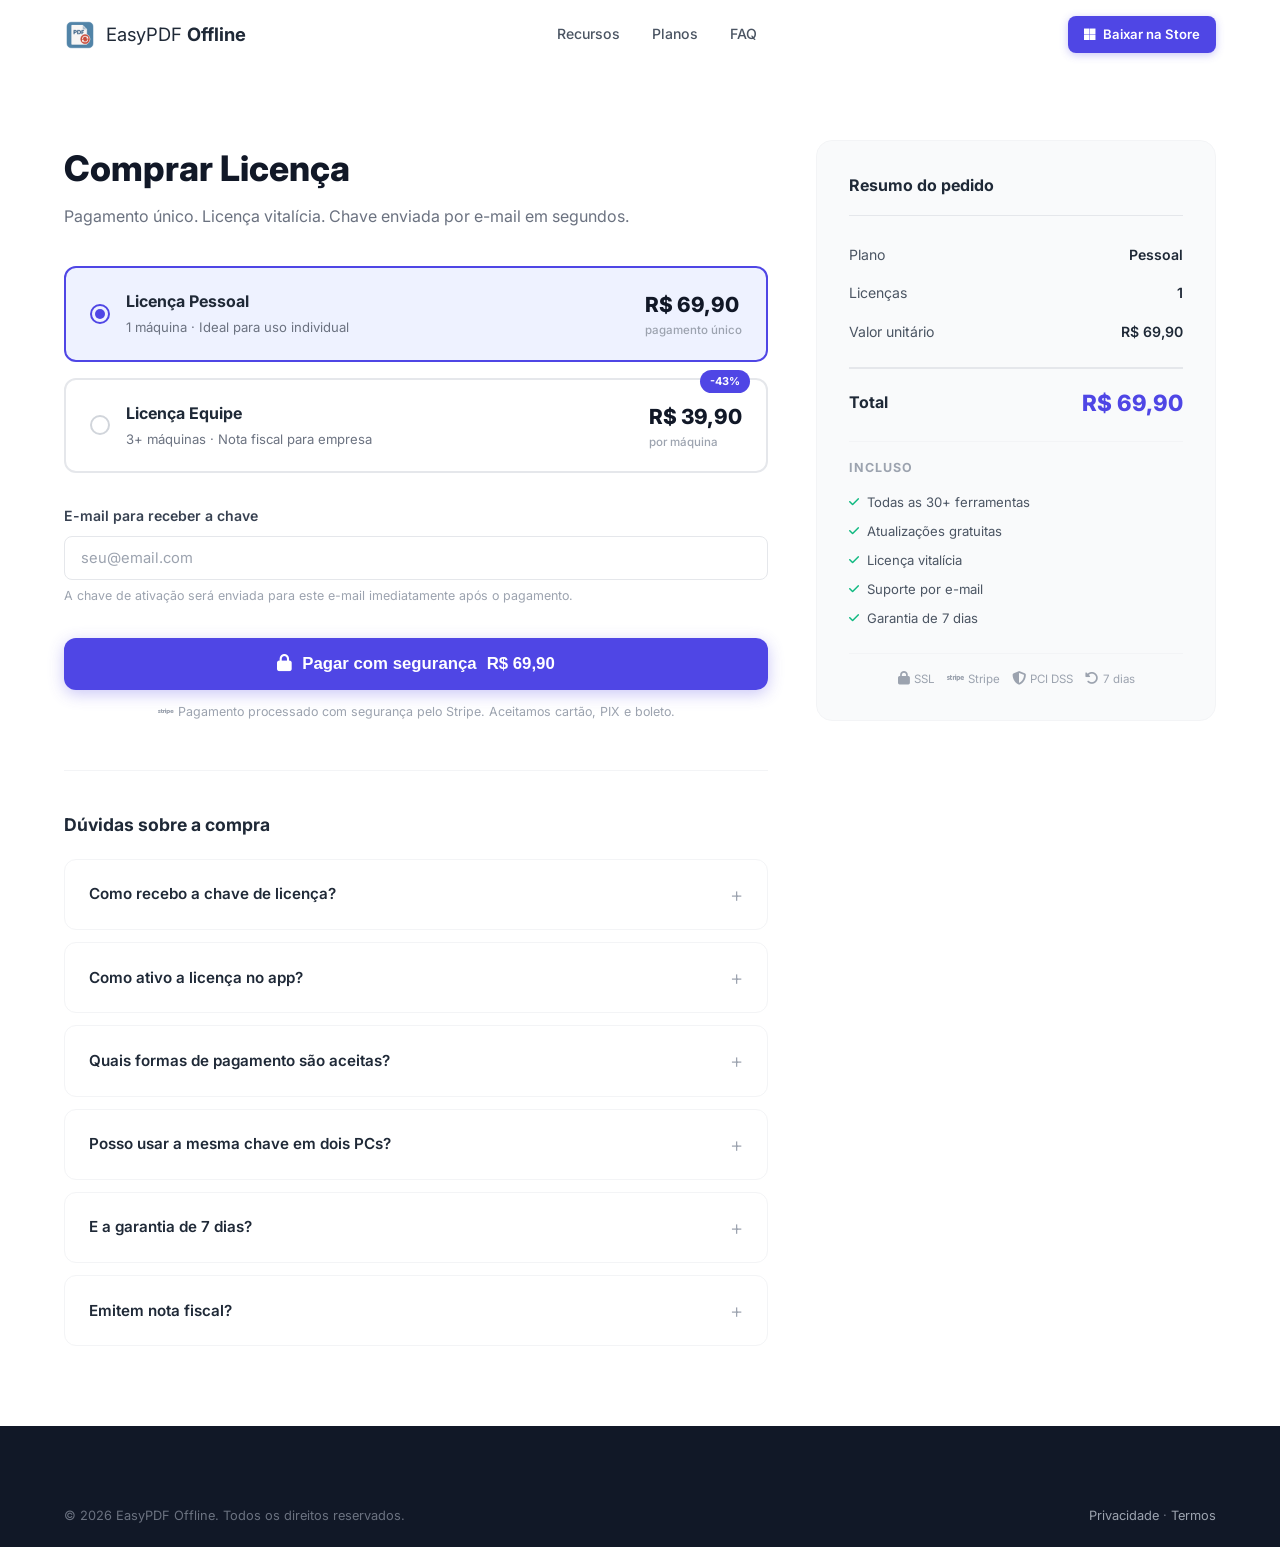
==== buy.html @ 365ee8ca "feat: criar pagina de compra (buy.html) com checkout Stripe - Seletor de plano (Pessoal R,90 / Equip" ====
<!DOCTYPE html>
<html lang="pt-BR">
<head>
    <meta charset="UTF-8">
    <meta name="viewport" content="width=device-width, initial-scale=1.0">
    <title>Comprar Licença - EasyPDF Offline</title>
    <meta name="description" content="Adquira sua licença vitalícia do EasyPDF Offline. Pagamento único, sem assinatura. PIX, cartão e boleto.">
    <link rel="icon" type="image/x-icon" href="favicon.ico">
    <link rel="preconnect" href="https://fonts.googleapis.com">
    <link rel="preconnect" href="https://fonts.gstatic.com" crossorigin>
    <link href="https://fonts.googleapis.com/css2?family=Inter:wght@300;400;500;600;700;800&display=swap" rel="stylesheet">
    <link rel="stylesheet" href="https://cdnjs.cloudflare.com/ajax/libs/font-awesome/6.5.0/css/all.min.css">
    <link rel="stylesheet" href="styles.css">
    <style>
        .buy-page { padding: 140px 0 80px; }
        .buy-layout {
            display: grid;
            grid-template-columns: 1fr 400px;
            gap: 48px;
            align-items: start;
        }
        .buy-main h1 {
            font-size: 2.2rem;
            font-weight: 800;
            color: var(--gray-900);
            margin-bottom: 8px;
        }
        .buy-main > p {
            font-size: 1rem;
            color: var(--gray-500);
            margin-bottom: 36px;
        }

        /* Plan Selector */
        .plan-selector {
            display: flex;
            flex-direction: column;
            gap: 16px;
            margin-bottom: 32px;
        }
        .plan-option {
            display: flex;
            align-items: center;
            gap: 16px;
            padding: 20px 24px;
            border-radius: var(--radius-md);
            border: 2px solid var(--gray-200);
            cursor: pointer;
            transition: all 0.2s ease;
            position: relative;
        }
        .plan-option:hover {
            border-color: var(--primary-light);
        }
        .plan-option.selected {
            border-color: var(--primary);
            background: var(--primary-bg);
        }
        .plan-option input[type="radio"] {
            display: none;
        }
        .plan-radio {
            width: 20px;
            height: 20px;
            border-radius: 50%;
            border: 2px solid var(--gray-300);
            display: flex;
            align-items: center;
            justify-content: center;
            flex-shrink: 0;
            transition: all 0.2s ease;
        }
        .plan-option.selected .plan-radio {
            border-color: var(--primary);
        }
        .plan-radio::after {
            content: '';
            width: 10px;
            height: 10px;
            border-radius: 50%;
            background: var(--primary);
            transform: scale(0);
            transition: transform 0.2s ease;
        }
        .plan-option.selected .plan-radio::after {
            transform: scale(1);
        }
        .plan-info { flex: 1; }
        .plan-info h4 {
            font-size: 1rem;
            font-weight: 700;
            color: var(--gray-800);
            margin-bottom: 2px;
        }
        .plan-info p {
            font-size: 0.82rem;
            color: var(--gray-500);
        }
        .plan-price {
            font-size: 1.3rem;
            font-weight: 800;
            color: var(--gray-900);
            white-space: nowrap;
        }
        .plan-price small {
            font-size: 0.72rem;
            font-weight: 500;
            color: var(--gray-400);
            display: block;
        }
        .plan-badge {
            position: absolute;
            top: -10px;
            right: 16px;
            font-size: 0.68rem;
            font-weight: 700;
            background: var(--primary);
            color: #fff;
            padding: 3px 10px;
            border-radius: 100px;
            text-transform: uppercase;
        }

        /* Quantity selector */
        .quantity-section {
            margin-bottom: 32px;
            display: none;
        }
        .quantity-section.visible { display: block; }
        .quantity-section label {
            display: block;
            font-size: 0.88rem;
            font-weight: 600;
            color: var(--gray-700);
            margin-bottom: 8px;
        }
        .quantity-control {
            display: flex;
            align-items: center;
            gap: 12px;
        }
        .qty-btn {
            width: 36px;
            height: 36px;
            border-radius: var(--radius-sm);
            border: 1px solid var(--gray-200);
            background: #fff;
            font-size: 1.1rem;
            font-weight: 600;
            cursor: pointer;
            display: flex;
            align-items: center;
            justify-content: center;
            transition: all 0.15s ease;
            color: var(--gray-600);
        }
        .qty-btn:hover { border-color: var(--primary); color: var(--primary); }
        .qty-value {
            font-size: 1.1rem;
            font-weight: 700;
            color: var(--gray-900);
            min-width: 32px;
            text-align: center;
        }
        .qty-note {
            font-size: 0.78rem;
            color: var(--gray-400);
            margin-top: 8px;
        }

        /* Email */
        .email-section { margin-bottom: 32px; }
        .email-section label {
            display: block;
            font-size: 0.88rem;
            font-weight: 600;
            color: var(--gray-700);
            margin-bottom: 8px;
        }
        .email-input {
            width: 100%;
            padding: 12px 16px;
            border-radius: var(--radius-sm);
            border: 1.5px solid var(--gray-200);
            font-family: var(--font);
            font-size: 0.92rem;
            color: var(--gray-800);
            transition: border-color 0.2s ease;
            outline: none;
        }
        .email-input:focus { border-color: var(--primary); }
        .email-input::placeholder { color: var(--gray-400); }
        .email-note {
            font-size: 0.78rem;
            color: var(--gray-400);
            margin-top: 6px;
        }

        /* Checkout button */
        .checkout-btn {
            width: 100%;
            padding: 16px 24px;
            font-size: 1.05rem;
            font-weight: 700;
            border-radius: var(--radius-md);
            background: var(--primary);
            color: #fff;
            border: none;
            cursor: pointer;
            display: flex;
            align-items: center;
            justify-content: center;
            gap: 10px;
            transition: all 0.2s ease;
            box-shadow: 0 4px 16px rgba(79,70,229,0.3);
        }
        .checkout-btn:hover {
            background: var(--primary-dark);
            transform: translateY(-2px);
            box-shadow: 0 6px 24px rgba(79,70,229,0.4);
        }

        /* Order Summary Sidebar */
        .order-summary {
            position: sticky;
            top: 100px;
            background: var(--gray-50);
            border-radius: var(--radius-lg);
            border: 1px solid var(--gray-100);
            padding: 32px;
        }
        .order-summary h3 {
            font-size: 1rem;
            font-weight: 700;
            color: var(--gray-800);
            margin-bottom: 20px;
            padding-bottom: 16px;
            border-bottom: 1px solid var(--gray-200);
        }
        .summary-row {
            display: flex;
            justify-content: space-between;
            align-items: center;
            padding: 8px 0;
            font-size: 0.88rem;
        }
        .summary-row span:first-child { color: var(--gray-600); }
        .summary-row span:last-child { color: var(--gray-800); font-weight: 600; }
        .summary-total {
            display: flex;
            justify-content: space-between;
            align-items: center;
            padding-top: 16px;
            margin-top: 16px;
            border-top: 2px solid var(--gray-200);
        }
        .summary-total span:first-child {
            font-size: 1rem;
            font-weight: 700;
            color: var(--gray-800);
        }
        .summary-total span:last-child {
            font-size: 1.4rem;
            font-weight: 800;
            color: var(--primary);
        }
        .summary-includes {
            margin-top: 20px;
            padding-top: 16px;
            border-top: 1px solid var(--gray-100);
        }
        .summary-includes h4 {
            font-size: 0.78rem;
            font-weight: 700;
            text-transform: uppercase;
            letter-spacing: 1px;
            color: var(--gray-400);
            margin-bottom: 10px;
        }
        .summary-includes li {
            display: flex;
            align-items: center;
            gap: 8px;
            font-size: 0.82rem;
            color: var(--gray-600);
            padding: 4px 0;
            list-style: none;
        }
        .summary-includes li i { color: var(--success); font-size: 0.72rem; }

        .trust-badges {
            display: flex;
            gap: 12px;
            justify-content: center;
            margin-top: 20px;
            padding-top: 16px;
            border-top: 1px solid var(--gray-100);
        }
        .trust-badge {
            display: flex;
            align-items: center;
            gap: 4px;
            font-size: 0.72rem;
            color: var(--gray-400);
        }
        .trust-badge i { font-size: 0.85rem; }

        /* Buy FAQ */
        .buy-faq {
            margin-top: 48px;
            padding-top: 40px;
            border-top: 1px solid var(--gray-100);
        }
        .buy-faq h3 {
            font-size: 1.1rem;
            font-weight: 700;
            color: var(--gray-800);
            margin-bottom: 20px;
        }

        /* Responsive */
        @media (max-width: 768px) {
            .buy-layout {
                grid-template-columns: 1fr;
                gap: 32px;
            }
            .order-summary {
                position: static;
                order: -1;
            }
            .buy-main h1 { font-size: 1.8rem; }
        }
    </style>
</head>
<body>
    <header class="navbar scrolled">
        <div class="container nav-content">
            <a href="index.html" class="logo">
                <img src="icon-192.png" alt="EasyPDF Offline" class="logo-img">
                <span>EasyPDF <strong>Offline</strong></span>
            </a>
            <nav class="nav-links">
                <a href="index.html#features">Recursos</a>
                <a href="index.html#pricing">Planos</a>
                <a href="index.html#faq">FAQ</a>
            </nav>
            <div class="nav-actions">
                <a href="https://apps.microsoft.com/store/detail/easypdf-offline" target="_blank" class="btn btn-primary btn-sm">
                    <i class="fa-brands fa-microsoft"></i> Baixar na Store
                </a>
            </div>
        </div>
    </header>

    <section class="buy-page">
        <div class="container">
            <div class="buy-layout">
                <!-- Main Content -->
                <div class="buy-main">
                    <h1>Comprar Licença</h1>
                    <p>Pagamento único. Licença vitalícia. Chave enviada por e-mail em segundos.</p>

                    <!-- Plan Selection -->
                    <div class="plan-selector">
                        <label class="plan-option selected" id="planPersonal" onclick="selectPlan('personal')">
                            <input type="radio" name="plan" value="personal" checked>
                            <div class="plan-radio"></div>
                            <div class="plan-info">
                                <h4>Licença Pessoal</h4>
                                <p>1 máquina &middot; Ideal para uso individual</p>
                            </div>
                            <div class="plan-price">
                                R$ 69,90
                                <small>pagamento único</small>
                            </div>
                        </label>

                        <label class="plan-option" id="planTeam" onclick="selectPlan('team')">
                            <input type="radio" name="plan" value="team">
                            <div class="plan-radio"></div>
                            <div class="plan-info">
                                <h4>Licença Equipe</h4>
                                <p>3+ máquinas &middot; Nota fiscal para empresa</p>
                            </div>
                            <div class="plan-price">
                                R$ 39,90
                                <small>por máquina</small>
                            </div>
                            <div class="plan-badge">-43%</div>
                        </label>
                    </div>

                    <!-- Quantity (team only) -->
                    <div class="quantity-section" id="quantitySection">
                        <label>Quantidade de licenças</label>
                        <div class="quantity-control">
                            <button class="qty-btn" onclick="changeQty(-1)">-</button>
                            <span class="qty-value" id="qtyValue">3</span>
                            <button class="qty-btn" onclick="changeQty(1)">+</button>
                        </div>
                        <p class="qty-note">Mínimo de 3 licenças. Cada licença ativa uma máquina.</p>
                    </div>

                    <!-- Email -->
                    <div class="email-section">
                        <label for="email">E-mail para receber a chave</label>
                        <input type="email" id="email" class="email-input" placeholder="seu@email.com" required>
                        <p class="email-note">A chave de ativação será enviada para este e-mail imediatamente após o pagamento.</p>
                    </div>

                    <!-- Checkout Button -->
                    <button class="checkout-btn" id="checkoutBtn" onclick="goToCheckout()">
                        <i class="fa-solid fa-lock"></i>
                        <span>Pagar com segurança</span>
                        <span id="checkoutPrice">R$ 69,90</span>
                    </button>
                    <p style="text-align: center; font-size: 0.78rem; color: var(--gray-400); margin-top: 12px;">
                        <i class="fa-brands fa-stripe"></i> Pagamento processado com segurança pelo Stripe. Aceitamos cartão, PIX e boleto.
                    </p>

                    <!-- Buy FAQ -->
                    <div class="buy-faq">
                        <h3>Dúvidas sobre a compra</h3>
                        <div class="faq-grid">
                            <details class="faq-item">
                                <summary>Como recebo a chave de licença?</summary>
                                <p>Imediatamente após a confirmação do pagamento, você receberá um e-mail com sua chave de ativação no formato XXXX-XXXX-XXXX-XXXX. Para PIX/boleto, a entrega ocorre assim que o pagamento for compensado.</p>
                            </details>
                            <details class="faq-item">
                                <summary>Como ativo a licença no app?</summary>
                                <p>Abra o EasyPDF Offline (disponível na Microsoft Store), cole sua chave na tela de ativação, informe seu e-mail e clique em "Ativar". O processo leva menos de 5 segundos e requer internet apenas nesse momento.</p>
                            </details>
                            <details class="faq-item">
                                <summary>Quais formas de pagamento são aceitas?</summary>
                                <p>Cartão de crédito (Visa, Mastercard, Amex, Elo), PIX (aprovação instantânea) e boleto bancário (compensação em 1-2 dias úteis). Todos processados pelo Stripe com certificação PCI DSS.</p>
                            </details>
                            <details class="faq-item">
                                <summary>Posso usar a mesma chave em dois PCs?</summary>
                                <p>Não. Cada chave de licença ativa uma máquina. Se precisar de mais, escolha o plano Equipe (R$ 39,90/máquina) ou compre licenças individuais adicionais.</p>
                            </details>
                            <details class="faq-item">
                                <summary>E a garantia de 7 dias?</summary>
                                <p>Se não estiver satisfeito, envie um e-mail para suporte@easypdfoffline.com dentro de 7 dias e devolvemos 100% do valor. Sem perguntas, sem burocracia.</p>
                            </details>
                            <details class="faq-item">
                                <summary>Emitem nota fiscal?</summary>
                                <p>Sim. Para compras no plano Equipe, emitimos nota fiscal eletrônica (NF-e). Para licenças individuais, emitimos recibo. Solicite via e-mail após a compra.</p>
                            </details>
                        </div>
                    </div>
                </div>

                <!-- Order Summary Sidebar -->
                <div class="order-summary">
                    <h3>Resumo do pedido</h3>
                    <div class="summary-row">
                        <span>Plano</span>
                        <span id="summaryPlan">Pessoal</span>
                    </div>
                    <div class="summary-row">
                        <span>Licenças</span>
                        <span id="summaryQty">1</span>
                    </div>
                    <div class="summary-row">
                        <span>Valor unitário</span>
                        <span id="summaryUnit">R$ 69,90</span>
                    </div>
                    <div class="summary-total">
                        <span>Total</span>
                        <span id="summaryTotal">R$ 69,90</span>
                    </div>

                    <div class="summary-includes">
                        <h4>Incluso</h4>
                        <ul>
                            <li><i class="fa-solid fa-check"></i> Todas as 30+ ferramentas</li>
                            <li><i class="fa-solid fa-check"></i> Atualizações gratuitas</li>
                            <li><i class="fa-solid fa-check"></i> Licença vitalícia</li>
                            <li><i class="fa-solid fa-check"></i> Suporte por e-mail</li>
                            <li><i class="fa-solid fa-check"></i> Garantia de 7 dias</li>
                        </ul>
                    </div>

                    <div class="trust-badges">
                        <div class="trust-badge"><i class="fa-solid fa-lock"></i> SSL</div>
                        <div class="trust-badge"><i class="fa-brands fa-stripe"></i> Stripe</div>
                        <div class="trust-badge"><i class="fa-solid fa-shield-halved"></i> PCI DSS</div>
                        <div class="trust-badge"><i class="fa-solid fa-rotate-left"></i> 7 dias</div>
                    </div>
                </div>
            </div>
        </div>
    </section>

    <footer class="footer">
        <div class="footer-bottom">
            <div class="container">
                <p>&copy; 2026 EasyPDF Offline. Todos os direitos reservados.</p>
                <p><a href="privacy.html" style="color: var(--gray-400);">Privacidade</a> &middot; <a href="terms.html" style="color: var(--gray-400);">Termos</a></p>
            </div>
        </div>
    </footer>

    <script>
        let currentPlan = 'personal';
        let quantity = 3;

        const PRICES = {
            personal: 69.90,
            team: 39.90
        };

        // TODO: Substitua pelos seus Stripe Payment Links reais
        const STRIPE_LINKS = {
            personal: 'https://buy.stripe.com/SEU_LINK_PESSOAL',
            team_3: 'https://buy.stripe.com/SEU_LINK_EQUIPE_3',
            team_5: 'https://buy.stripe.com/SEU_LINK_EQUIPE_5',
            team_10: 'https://buy.stripe.com/SEU_LINK_EQUIPE_10'
        };

        function selectPlan(plan) {
            currentPlan = plan;

            // Update UI
            document.getElementById('planPersonal').classList.toggle('selected', plan === 'personal');
            document.getElementById('planTeam').classList.toggle('selected', plan === 'team');
            document.getElementById('quantitySection').classList.toggle('visible', plan === 'team');

            updateSummary();
        }

        function changeQty(delta) {
            quantity = Math.max(3, Math.min(50, quantity + delta));
            document.getElementById('qtyValue').textContent = quantity;
            updateSummary();
        }

        function updateSummary() {
            const qty = currentPlan === 'personal' ? 1 : quantity;
            const unitPrice = PRICES[currentPlan];
            const total = unitPrice * qty;

            document.getElementById('summaryPlan').textContent = currentPlan === 'personal' ? 'Pessoal' : 'Equipe';
            document.getElementById('summaryQty').textContent = qty;
            document.getElementById('summaryUnit').textContent = formatBRL(unitPrice);
            document.getElementById('summaryTotal').textContent = formatBRL(total);
            document.getElementById('checkoutPrice').textContent = formatBRL(total);
        }

        function formatBRL(value) {
            return 'R$ ' + value.toFixed(2).replace('.', ',');
        }

        function goToCheckout() {
            const email = document.getElementById('email').value.trim();

            if (!email || !email.includes('@')) {
                document.getElementById('email').style.borderColor = '#ef4444';
                document.getElementById('email').focus();
                return;
            }

            // Determina o link do Stripe baseado no plano e quantidade
            let stripeLink;
            if (currentPlan === 'personal') {
                stripeLink = STRIPE_LINKS.personal;
            } else {
                // Mapeia para o link mais próximo ou usa query param
                if (quantity <= 3) stripeLink = STRIPE_LINKS.team_3;
                else if (quantity <= 5) stripeLink = STRIPE_LINKS.team_5;
                else stripeLink = STRIPE_LINKS.team_10;
            }

            // Adiciona email como prefill do Stripe Checkout
            const separator = stripeLink.includes('?') ? '&' : '?';
            const checkoutUrl = `${stripeLink}${separator}prefilled_email=${encodeURIComponent(email)}`;

            window.location.href = checkoutUrl;
        }

        // Reset border on input focus
        document.getElementById('email').addEventListener('focus', function() {
            this.style.borderColor = '';
        });

        // Check URL params for plan preselection
        const params = new URLSearchParams(window.location.search);
        if (params.get('plan') === 'team') {
            selectPlan('team');
        }

        // Navbar scroll
        window.addEventListener('scroll', () => {
            document.querySelector('.navbar').classList.toggle('scrolled', window.scrollY > 50);
        });
    </script>
</body>
</html>
---- styles.css ----
/* ===== RESET & VARIABLES ===== */
*, *::before, *::after {
    margin: 0;
    padding: 0;
    box-sizing: border-box;
}

:root {
    --primary: #4f46e5;
    --primary-dark: #3730a3;
    --primary-light: #818cf8;
    --primary-bg: #eef2ff;
    --accent: #06b6d4;
    --success: #10b981;
    --warning: #f59e0b;
    --danger: #ef4444;
    --gray-50: #f9fafb;
    --gray-100: #f3f4f6;
    --gray-200: #e5e7eb;
    --gray-300: #d1d5db;
    --gray-400: #9ca3af;
    --gray-500: #6b7280;
    --gray-600: #4b5563;
    --gray-700: #374151;
    --gray-800: #1f2937;
    --gray-900: #111827;
    --radius-sm: 8px;
    --radius-md: 12px;
    --radius-lg: 16px;
    --radius-xl: 24px;
    --shadow-sm: 0 1px 3px rgba(0,0,0,0.08);
    --shadow-md: 0 4px 12px rgba(0,0,0,0.1);
    --shadow-lg: 0 12px 40px rgba(0,0,0,0.12);
    --shadow-xl: 0 20px 60px rgba(0,0,0,0.15);
    --font: 'Inter', -apple-system, BlinkMacSystemFont, sans-serif;
    --transition: 0.2s ease;
}

html {
    scroll-behavior: smooth;
    scroll-padding-top: 80px;
}

body {
    font-family: var(--font);
    color: var(--gray-800);
    line-height: 1.6;
    background: #fff;
    overflow-x: hidden;
}

.container {
    max-width: 1200px;
    margin: 0 auto;
    padding: 0 24px;
}

img { max-width: 100%; height: auto; }
a { text-decoration: none; color: inherit; }

/* ===== BUTTONS ===== */
.btn {
    display: inline-flex;
    align-items: center;
    gap: 8px;
    font-family: var(--font);
    font-weight: 600;
    font-size: 0.9rem;
    padding: 10px 20px;
    border-radius: var(--radius-sm);
    border: none;
    cursor: pointer;
    transition: all var(--transition);
    white-space: nowrap;
}

.btn-primary {
    background: var(--primary);
    color: #fff;
    box-shadow: 0 2px 8px rgba(79,70,229,0.3);
}
.btn-primary:hover {
    background: var(--primary-dark);
    box-shadow: 0 4px 16px rgba(79,70,229,0.4);
    transform: translateY(-1px);
}

.btn-ghost {
    background: transparent;
    color: var(--gray-700);
    border: 1.5px solid var(--gray-200);
}
.btn-ghost:hover {
    border-color: var(--primary);
    color: var(--primary);
    background: var(--primary-bg);
}

.btn-large {
    padding: 14px 28px;
    font-size: 1rem;
    border-radius: var(--radius-md);
}

.btn-sm {
    padding: 8px 16px;
    font-size: 0.82rem;
}

.btn-block {
    display: flex;
    justify-content: center;
    width: 100%;
    padding: 14px 24px;
    font-size: 1rem;
}

/* ===== NAVBAR ===== */
.navbar {
    position: fixed;
    top: 0;
    left: 0;
    right: 0;
    z-index: 1000;
    padding: 16px 0;
    transition: all 0.3s ease;
    background: rgba(255,255,255,0.8);
    backdrop-filter: blur(12px);
    -webkit-backdrop-filter: blur(12px);
}

.navbar.scrolled {
    padding: 10px 0;
    box-shadow: var(--shadow-sm);
    background: rgba(255,255,255,0.95);
}

.nav-content {
    display: flex;
    align-items: center;
    justify-content: space-between;
}

.logo {
    display: flex;
    align-items: center;
    gap: 10px;
    font-size: 1.15rem;
    color: var(--gray-800);
}
.logo-img {
    width: 32px;
    height: 32px;
    border-radius: 8px;
}

.nav-links {
    display: flex;
    align-items: center;
    gap: 32px;
}
.nav-links a {
    font-size: 0.88rem;
    font-weight: 500;
    color: var(--gray-600);
    transition: color var(--transition);
}
.nav-links a:hover {
    color: var(--primary);
}

.nav-actions {
    display: flex;
    align-items: center;
    gap: 12px;
}

.mobile-toggle {
    display: none;
    background: none;
    border: none;
    font-size: 1.3rem;
    color: var(--gray-700);
    cursor: pointer;
}

/* ===== HERO ===== */
.hero {
    padding: 140px 0 80px;
    background: linear-gradient(135deg, #f8faff 0%, #eef2ff 50%, #f0f9ff 100%);
    position: relative;
    overflow: hidden;
}
.hero::before {
    content: '';
    position: absolute;
    top: -50%;
    right: -20%;
    width: 600px;
    height: 600px;
    background: radial-gradient(circle, rgba(79,70,229,0.06) 0%, transparent 70%);
    border-radius: 50%;
}

.hero-content {
    display: grid;
    grid-template-columns: 1fr 1fr;
    gap: 60px;
    align-items: center;
}

.hero-text .badge {
    display: inline-flex;
    align-items: center;
    gap: 8px;
    background: rgba(79,70,229,0.08);
    color: var(--primary);
    font-size: 0.82rem;
    font-weight: 600;
    padding: 6px 14px;
    border-radius: 100px;
    margin-bottom: 20px;
}

.hero-text h1 {
    font-size: 3.2rem;
    font-weight: 800;
    line-height: 1.15;
    color: var(--gray-900);
    margin-bottom: 20px;
}

.gradient-text {
    background: linear-gradient(135deg, var(--primary) 0%, var(--accent) 100%);
    -webkit-background-clip: text;
    -webkit-text-fill-color: transparent;
    background-clip: text;
}

.hero-subtitle {
    font-size: 1.1rem;
    color: var(--gray-600);
    line-height: 1.7;
    margin-bottom: 32px;
    max-width: 520px;
}

.hero-buttons {
    display: flex;
    gap: 12px;
    flex-wrap: wrap;
    margin-bottom: 32px;
}

.hero-trust {
    display: flex;
    gap: 24px;
    flex-wrap: wrap;
}
.trust-item {
    display: flex;
    align-items: center;
    gap: 6px;
    font-size: 0.82rem;
    font-weight: 500;
    color: var(--gray-500);
}
.trust-item i {
    color: var(--primary-light);
}

/* Hero Mockup */
.hero-visual {
    position: relative;
}

.app-mockup {
    background: var(--gray-900);
    border-radius: var(--radius-lg);
    overflow: hidden;
    box-shadow: var(--shadow-xl);
    border: 1px solid var(--gray-700);
}

.mockup-titlebar {
    display: flex;
    align-items: center;
    gap: 8px;
    padding: 12px 16px;
    background: var(--gray-800);
    border-bottom: 1px solid var(--gray-700);
}
.titlebar-dots {
    display: flex;
    gap: 6px;
}
.titlebar-dots span {
    width: 10px;
    height: 10px;
    border-radius: 50%;
    background: var(--gray-600);
}
.titlebar-dots span:first-child { background: #ef4444; }
.titlebar-dots span:nth-child(2) { background: #f59e0b; }
.titlebar-dots span:last-child { background: #10b981; }
.titlebar-text {
    font-size: 0.75rem;
    color: var(--gray-400);
    margin-left: 12px;
}

.mockup-content {
    display: flex;
    min-height: 240px;
}

.mockup-sidebar {
    display: flex;
    flex-direction: column;
    gap: 4px;
    padding: 12px 8px;
    background: rgba(255,255,255,0.03);
    border-right: 1px solid var(--gray-700);
}
.sidebar-item {
    width: 36px;
    height: 36px;
    display: flex;
    align-items: center;
    justify-content: center;
    border-radius: var(--radius-sm);
    color: var(--gray-400);
    font-size: 0.85rem;
}
.sidebar-item.active {
    background: var(--primary);
    color: #fff;
}

.mockup-main {
    flex: 1;
    padding: 24px;
    display: flex;
    flex-direction: column;
    justify-content: center;
    gap: 16px;
}

.mockup-card {
    display: flex;
    align-items: center;
    gap: 10px;
    padding: 12px 16px;
    background: rgba(255,255,255,0.05);
    border-radius: var(--radius-sm);
    border: 1px solid var(--gray-700);
}
.mockup-card i {
    color: #ef4444;
    font-size: 1.2rem;
}
.mockup-card span {
    color: var(--gray-300);
    font-size: 0.85rem;
}
.mockup-size {
    margin-left: auto;
    color: var(--gray-500) !important;
    font-size: 0.75rem !important;
}

.mockup-progress {
    height: 6px;
    background: var(--gray-700);
    border-radius: 100px;
    overflow: hidden;
}
.mockup-progress-bar {
    height: 100%;
    width: 87%;
    background: linear-gradient(90deg, var(--primary), var(--accent));
    border-radius: 100px;
    animation: progress 2s ease-in-out infinite;
}
@keyframes progress {
    0%, 100% { width: 87%; }
    50% { width: 92%; }
}

.mockup-result {
    display: flex;
    align-items: center;
    gap: 8px;
    color: var(--success);
    font-size: 0.88rem;
    font-weight: 600;
}

/* Floating badges */
.float-badge {
    position: absolute;
    padding: 8px 14px;
    background: #fff;
    border-radius: var(--radius-sm);
    box-shadow: var(--shadow-lg);
    font-size: 0.78rem;
    font-weight: 600;
    display: flex;
    align-items: center;
    gap: 6px;
    animation: float 3s ease-in-out infinite;
}
.badge-1 {
    top: 20px;
    right: -10px;
    color: var(--success);
}
.badge-2 {
    bottom: 30px;
    left: -10px;
    color: var(--primary);
    animation-delay: 1.5s;
}
@keyframes float {
    0%, 100% { transform: translateY(0); }
    50% { transform: translateY(-8px); }
}

/* ===== SECTION HEADERS ===== */
.section-header {
    text-align: center;
    margin-bottom: 56px;
}
.section-badge {
    display: inline-block;
    font-size: 0.78rem;
    font-weight: 700;
    text-transform: uppercase;
    letter-spacing: 1.5px;
    color: var(--primary);
    background: var(--primary-bg);
    padding: 6px 14px;
    border-radius: 100px;
    margin-bottom: 16px;
}
.section-header h2 {
    font-size: 2.4rem;
    font-weight: 800;
    color: var(--gray-900);
    line-height: 1.2;
    margin-bottom: 12px;
}
.section-header p {
    font-size: 1.05rem;
    color: var(--gray-500);
    max-width: 560px;
    margin: 0 auto;
}

/* ===== FEATURES ===== */
.features {
    padding: 100px 0;
    background: #fff;
}

.features-grid {
    display: grid;
    grid-template-columns: repeat(4, 1fr);
    gap: 24px;
}

.feature-card {
    padding: 28px 24px;
    border-radius: var(--radius-md);
    border: 1px solid var(--gray-100);
    background: #fff;
    transition: all 0.3s ease;
}
.feature-card:hover {
    border-color: var(--primary-bg);
    box-shadow: var(--shadow-md);
    transform: translateY(-4px);
}

.feature-icon {
    width: 44px;
    height: 44px;
    border-radius: var(--radius-sm);
    display: flex;
    align-items: center;
    justify-content: center;
    font-size: 1.1rem;
    margin-bottom: 16px;
}
.icon-compress { background: #fef3c7; color: #d97706; }
.icon-edit { background: #ede9fe; color: #7c3aed; }
.icon-merge { background: #dbeafe; color: #2563eb; }
.icon-word { background: #dcfce7; color: #16a34a; }
.icon-topdf { background: #fee2e2; color: #dc2626; }
.icon-pptx { background: #ffedd5; color: #ea580c; }
.icon-images { background: #cffafe; color: #0891b2; }
.icon-extract { background: #f3e8ff; color: #9333ea; }
.icon-excel { background: #dcfce7; color: #15803d; }
.icon-web { background: #e0f2fe; color: #0369a1; }
.icon-ebook { background: #fef9c3; color: #a16207; }
.icon-technical { background: #f1f5f9; color: #475569; }
.icon-security { background: #fef2f2; color: #b91c1c; }

.feature-card h3 {
    font-size: 1rem;
    font-weight: 700;
    color: var(--gray-800);
    margin-bottom: 8px;
}
.feature-card p {
    font-size: 0.88rem;
    color: var(--gray-500);
    line-height: 1.5;
}

/* Feature Categories */
.feature-category {
    margin-bottom: 32px;
    padding: 28px;
    border-radius: var(--radius-lg);
    border: 1px solid var(--gray-100);
    background: var(--gray-50);
}
.feature-category:first-of-type {
    margin-top: 0;
    margin-bottom: 40px;
}

.category-header {
    display: flex;
    align-items: center;
    gap: 16px;
    margin-bottom: 16px;
}
.category-header .category-icon {
    width: 48px;
    height: 48px;
    border-radius: var(--radius-sm);
    display: flex;
    align-items: center;
    justify-content: center;
    font-size: 1.2rem;
    flex-shrink: 0;
}
.category-header h3 {
    font-size: 1.1rem;
    font-weight: 700;
    color: var(--gray-800);
    margin-bottom: 2px;
}
.category-header p {
    font-size: 0.88rem;
    color: var(--gray-500);
}

.category-tags {
    display: flex;
    flex-wrap: wrap;
    gap: 8px;
}
.tag {
    display: inline-block;
    font-size: 0.78rem;
    font-weight: 500;
    padding: 5px 12px;
    border-radius: 100px;
    background: #fff;
    border: 1px solid var(--gray-200);
    color: var(--gray-600);
}

/* Features Highlights Strip */
.features-highlights {
    display: grid;
    grid-template-columns: repeat(4, 1fr);
    gap: 24px;
    margin-top: 48px;
    padding: 32px;
    background: linear-gradient(135deg, var(--primary) 0%, var(--primary-dark) 100%);
    border-radius: var(--radius-lg);
    text-align: center;
}
.highlight-item {
    display: flex;
    flex-direction: column;
    gap: 4px;
}
.highlight-number {
    font-size: 2rem;
    font-weight: 800;
    color: #fff;
}
.highlight-label {
    font-size: 0.82rem;
    font-weight: 500;
    color: rgba(255,255,255,0.7);
}

/* ===== HOW IT WORKS ===== */
.how-it-works {
    padding: 100px 0;
    background: var(--gray-50);
}

.steps-grid {
    display: flex;
    align-items: center;
    justify-content: center;
    gap: 20px;
}

.step-card {
    text-align: center;
    padding: 32px 28px;
    background: #fff;
    border-radius: var(--radius-lg);
    box-shadow: var(--shadow-sm);
    border: 1px solid var(--gray-100);
    flex: 1;
    max-width: 280px;
    position: relative;
}

.step-number {
    position: absolute;
    top: -14px;
    left: 50%;
    transform: translateX(-50%);
    width: 28px;
    height: 28px;
    background: var(--primary);
    color: #fff;
    border-radius: 50%;
    font-size: 0.78rem;
    font-weight: 700;
    display: flex;
    align-items: center;
    justify-content: center;
}

.step-icon {
    font-size: 2rem;
    color: var(--primary);
    margin-bottom: 16px;
}

.step-card h3 {
    font-size: 1rem;
    font-weight: 700;
    color: var(--gray-800);
    margin-bottom: 8px;
}
.step-card p {
    font-size: 0.85rem;
    color: var(--gray-500);
    line-height: 1.5;
}

.step-arrow {
    color: var(--gray-300);
    font-size: 1.2rem;
}

/* ===== COMPARISON TABLE ===== */
.comparison {
    padding: 100px 0;
    background: #fff;
}

.comparison-table-wrapper {
    overflow-x: auto;
    border-radius: var(--radius-lg);
    box-shadow: var(--shadow-md);
    border: 1px solid var(--gray-100);
}

.comparison-table {
    width: 100%;
    border-collapse: collapse;
    font-size: 0.9rem;
}
.comparison-table thead {
    background: var(--gray-50);
}
.comparison-table th,
.comparison-table td {
    padding: 16px 24px;
    text-align: center;
    border-bottom: 1px solid var(--gray-100);
}
.comparison-table th:first-child,
.comparison-table td:first-child {
    text-align: left;
    font-weight: 500;
    color: var(--gray-700);
}
.comparison-table th {
    font-size: 0.85rem;
    font-weight: 700;
    color: var(--gray-800);
    padding: 20px 24px;
}
.comparison-table th small {
    font-weight: 400;
    color: var(--gray-400);
}

.highlight-col {
    background: rgba(79,70,229,0.03);
}
.table-logo {
    width: 20px;
    height: 20px;
    border-radius: 4px;
    vertical-align: middle;
    margin-right: 6px;
}

.check { color: var(--success); font-size: 1.1rem; }
.cross { color: var(--gray-300); font-size: 1.1rem; }
.warning { color: var(--warning); }

/* ===== PRICING ===== */
.pricing {
    padding: 100px 0;
    background: linear-gradient(180deg, var(--gray-50) 0%, #fff 100%);
}

.pricing-grid {
    display: grid;
    grid-template-columns: repeat(2, 1fr);
    gap: 32px;
    max-width: 800px;
    margin: 0 auto;
}

.pricing-card {
    background: #fff;
    border-radius: var(--radius-lg);
    padding: 36px 32px;
    border: 1.5px solid var(--gray-200);
    box-shadow: var(--shadow-sm);
    position: relative;
    transition: all 0.3s ease;
}
.pricing-card:hover {
    box-shadow: var(--shadow-lg);
    transform: translateY(-4px);
}

.pricing-featured {
    border-color: var(--primary);
    box-shadow: var(--shadow-md), 0 0 0 1px var(--primary);
}
.pricing-featured:hover {
    box-shadow: var(--shadow-xl), 0 0 0 1px var(--primary);
}

.pricing-badge {
    position: absolute;
    top: -12px;
    left: 50%;
    transform: translateX(-50%);
    background: var(--primary);
    color: #fff;
    font-size: 0.72rem;
    font-weight: 700;
    padding: 4px 14px;
    border-radius: 100px;
    text-transform: uppercase;
    letter-spacing: 0.5px;
}

.pricing-header h3 {
    font-size: 1.3rem;
    font-weight: 700;
    color: var(--gray-900);
    margin-bottom: 4px;
}
.pricing-desc {
    font-size: 0.85rem;
    color: var(--gray-500);
    margin-bottom: 24px;
}

.pricing-price {
    display: flex;
    align-items: baseline;
    margin-bottom: 4px;
}
.price-currency {
    font-size: 1.2rem;
    font-weight: 600;
    color: var(--gray-600);
    margin-right: 4px;
}
.price-value {
    font-size: 3.2rem;
    font-weight: 800;
    color: var(--gray-900);
    line-height: 1;
}
.price-cents {
    font-size: 1.4rem;
    font-weight: 700;
    color: var(--gray-600);
}
.price-note {
    font-size: 0.82rem;
    color: var(--gray-400);
    margin-bottom: 24px;
}

.pricing-features {
    list-style: none;
    margin-bottom: 28px;
}
.pricing-features li {
    display: flex;
    align-items: center;
    gap: 10px;
    font-size: 0.88rem;
    color: var(--gray-600);
    padding: 8px 0;
    border-bottom: 1px solid var(--gray-50);
}
.pricing-features li i {
    color: var(--success);
    font-size: 0.8rem;
}

.pricing-savings {
    text-align: center;
    font-size: 0.8rem;
    color: var(--primary);
    font-weight: 600;
    margin-top: 12px;
}
.pricing-savings i {
    margin-right: 4px;
}

.pricing-guarantee {
    display: flex;
    align-items: center;
    justify-content: center;
    gap: 12px;
    margin-top: 48px;
    padding: 20px;
    background: var(--gray-50);
    border-radius: var(--radius-md);
    border: 1px solid var(--gray-100);
}
.pricing-guarantee i {
    font-size: 1.5rem;
    color: var(--success);
}
.pricing-guarantee p {
    font-size: 0.88rem;
    color: var(--gray-600);
}

/* ===== PRIVACY ===== */
.privacy {
    padding: 100px 0;
    background: #fff;
}

.privacy-content {
    display: grid;
    grid-template-columns: 1fr 1fr;
    gap: 60px;
    align-items: center;
}

.privacy-text .section-badge {
    margin-bottom: 16px;
}
.privacy-text h2 {
    font-size: 2.2rem;
    font-weight: 800;
    color: var(--gray-900);
    line-height: 1.2;
    margin-bottom: 16px;
}
.highlight {
    color: var(--primary);
}
.privacy-text > p {
    font-size: 1rem;
    color: var(--gray-500);
    margin-bottom: 28px;
    line-height: 1.7;
}

.check-list {
    list-style: none;
    margin-bottom: 28px;
}
.check-list li {
    display: flex;
    align-items: flex-start;
    gap: 12px;
    padding: 10px 0;
    font-size: 0.92rem;
    color: var(--gray-700);
}
.check-list li i {
    color: var(--primary);
    margin-top: 3px;
}

.link-arrow {
    display: inline-flex;
    align-items: center;
    gap: 6px;
    font-size: 0.88rem;
    font-weight: 600;
    color: var(--primary);
    transition: gap var(--transition);
}
.link-arrow:hover {
    gap: 10px;
}

/* Privacy Diagram */
.privacy-visual {
    text-align: center;
}
.privacy-diagram {
    display: flex;
    align-items: center;
    justify-content: center;
    gap: 32px;
    padding: 48px;
    background: var(--gray-50);
    border-radius: var(--radius-xl);
    border: 1px solid var(--gray-100);
}
.diagram-your-pc, .diagram-cloud {
    display: flex;
    flex-direction: column;
    align-items: center;
    gap: 8px;
    position: relative;
}
.diagram-your-pc i, .diagram-cloud i {
    font-size: 2.8rem;
}
.diagram-your-pc i { color: var(--primary); }
.diagram-cloud i { color: var(--gray-300); }
.diagram-your-pc span, .diagram-cloud span {
    font-size: 0.82rem;
    font-weight: 600;
    color: var(--gray-600);
}
.diagram-badge {
    position: absolute;
    top: -8px;
    right: -8px;
    width: 24px;
    height: 24px;
    background: var(--success);
    color: #fff;
    border-radius: 50%;
    display: flex;
    align-items: center;
    justify-content: center;
    font-size: 0.65rem;
}
.diagram-arrow {
    display: flex;
    align-items: center;
    position: relative;
}
.diagram-arrow::before {
    content: '';
    width: 60px;
    height: 2px;
    background: var(--gray-200);
    border-style: dashed;
}
.arrow-blocked {
    position: absolute;
    left: 50%;
    transform: translateX(-50%);
    width: 28px;
    height: 28px;
    background: var(--danger);
    color: #fff;
    border-radius: 50%;
    display: flex;
    align-items: center;
    justify-content: center;
    font-size: 0.7rem;
}
.diagram-caption {
    margin-top: 20px;
    font-size: 0.82rem;
    color: var(--gray-400);
}

/* ===== FAQ ===== */
.faq {
    padding: 100px 0;
    background: var(--gray-50);
}

.faq-grid {
    max-width: 720px;
    margin: 0 auto;
    display: flex;
    flex-direction: column;
    gap: 12px;
}

.faq-item {
    background: #fff;
    border-radius: var(--radius-md);
    border: 1px solid var(--gray-100);
    overflow: hidden;
    transition: all 0.2s ease;
}
.faq-item:hover {
    border-color: var(--gray-200);
}
.faq-item[open] {
    border-color: var(--primary-light);
    box-shadow: 0 2px 12px rgba(79,70,229,0.08);
}

.faq-item summary {
    padding: 18px 24px;
    font-size: 0.95rem;
    font-weight: 600;
    color: var(--gray-800);
    cursor: pointer;
    list-style: none;
    display: flex;
    align-items: center;
    justify-content: space-between;
}
.faq-item summary::-webkit-details-marker { display: none; }
.faq-item summary::after {
    content: '+';
    font-size: 1.3rem;
    font-weight: 300;
    color: var(--gray-400);
    transition: transform 0.2s ease;
}
.faq-item[open] summary::after {
    content: '-';
    color: var(--primary);
}

.faq-item p {
    padding: 0 24px 18px;
    font-size: 0.88rem;
    color: var(--gray-500);
    line-height: 1.7;
}

/* ===== CTA FINAL ===== */
.cta-final {
    padding: 100px 0;
    background: linear-gradient(135deg, var(--gray-900) 0%, #1e1b4b 100%);
    color: #fff;
}
.cta-final h2 {
    font-size: 2.4rem;
    font-weight: 800;
    margin-bottom: 12px;
}
.cta-final p {
    font-size: 1.05rem;
    color: var(--gray-300);
    margin-bottom: 32px;
}
.cta-buttons {
    display: flex;
    justify-content: center;
    gap: 12px;
    flex-wrap: wrap;
    margin-bottom: 16px;
}
.cta-final .btn-ghost {
    border-color: var(--gray-600);
    color: var(--gray-300);
}
.cta-final .btn-ghost:hover {
    border-color: var(--primary-light);
    color: #fff;
    background: rgba(255,255,255,0.05);
}
.cta-note {
    font-size: 0.82rem;
    color: var(--gray-500);
}
.text-center { text-align: center; }

/* ===== FOOTER ===== */
.footer {
    padding: 60px 0 0;
    background: var(--gray-900);
    color: var(--gray-300);
}

.footer-content {
    display: grid;
    grid-template-columns: 1fr 2fr;
    gap: 48px;
    padding-bottom: 40px;
    border-bottom: 1px solid var(--gray-700);
}

.footer-brand { }
.footer-logo {
    display: flex;
    align-items: center;
    gap: 10px;
    font-size: 1.1rem;
    color: #fff;
    margin-bottom: 12px;
}
.footer-logo-img {
    width: 28px;
    height: 28px;
    border-radius: 6px;
}
.footer-tagline {
    font-size: 0.85rem;
    color: var(--gray-400);
    line-height: 1.5;
}

.footer-links {
    display: grid;
    grid-template-columns: repeat(3, 1fr);
    gap: 32px;
}
.footer-col h4 {
    font-size: 0.82rem;
    font-weight: 700;
    text-transform: uppercase;
    letter-spacing: 1px;
    color: var(--gray-400);
    margin-bottom: 16px;
}
.footer-col a {
    display: block;
    font-size: 0.85rem;
    color: var(--gray-400);
    padding: 4px 0;
    transition: color var(--transition);
}
.footer-col a:hover {
    color: #fff;
}

.footer-bottom {
    padding: 20px 0;
}
.footer-bottom .container {
    display: flex;
    justify-content: space-between;
    align-items: center;
}
.footer-bottom p {
    font-size: 0.8rem;
    color: var(--gray-500);
}

/* ===== RESPONSIVE ===== */
@media (max-width: 1024px) {
    .features-grid {
        grid-template-columns: repeat(2, 1fr);
    }
    .hero-text h1 {
        font-size: 2.6rem;
    }
    .pricing-grid {
        max-width: 600px;
    }
    .features-highlights {
        grid-template-columns: repeat(2, 1fr);
    }
}

@media (max-width: 768px) {
    .nav-links {
        display: none;
        position: absolute;
        top: 100%;
        left: 0;
        right: 0;
        background: #fff;
        flex-direction: column;
        padding: 24px;
        gap: 16px;
        box-shadow: var(--shadow-md);
        border-top: 1px solid var(--gray-100);
    }
    .nav-links.active {
        display: flex;
    }
    .mobile-toggle {
        display: block;
    }
    .nav-actions .btn {
        display: none;
    }

    .hero {
        padding: 120px 0 60px;
    }
    .hero-content {
        grid-template-columns: 1fr;
        gap: 40px;
    }
    .hero-text h1 {
        font-size: 2.2rem;
    }
    .hero-visual {
        display: none;
    }

    .features-grid {
        grid-template-columns: 1fr;
        gap: 16px;
    }

    .features-highlights {
        grid-template-columns: repeat(2, 1fr);
        padding: 24px;
    }

    .feature-category {
        padding: 20px;
    }
    .category-header {
        flex-direction: column;
        align-items: flex-start;
        gap: 12px;
    }

    .steps-grid {
        flex-direction: column;
        gap: 24px;
    }
    .step-arrow {
        transform: rotate(90deg);
    }
    .step-card {
        max-width: 100%;
    }

    .comparison-table th:first-child,
    .comparison-table td:first-child {
        min-width: 160px;
    }

    .pricing-grid {
        grid-template-columns: 1fr;
    }

    .privacy-content {
        grid-template-columns: 1fr;
        gap: 40px;
    }

    .section-header h2 {
        font-size: 1.8rem;
    }
    .privacy-text h2 {
        font-size: 1.8rem;
    }

    .cta-final h2 {
        font-size: 1.8rem;
    }

    .footer-content {
        grid-template-columns: 1fr;
        gap: 32px;
    }
    .footer-links {
        grid-template-columns: 1fr 1fr;
    }
    .footer-bottom .container {
        flex-direction: column;
        gap: 8px;
        text-align: center;
    }
}

@media (max-width: 480px) {
    .hero-text h1 {
        font-size: 1.8rem;
    }
    .hero-buttons {
        flex-direction: column;
    }
    .hero-trust {
        flex-direction: column;
        gap: 12px;
    }
    .cta-buttons {
        flex-direction: column;
        align-items: center;
    }
    .footer-links {
        grid-template-columns: 1fr;
    }
    .pricing-card {
        padding: 28px 20px;
    }
}
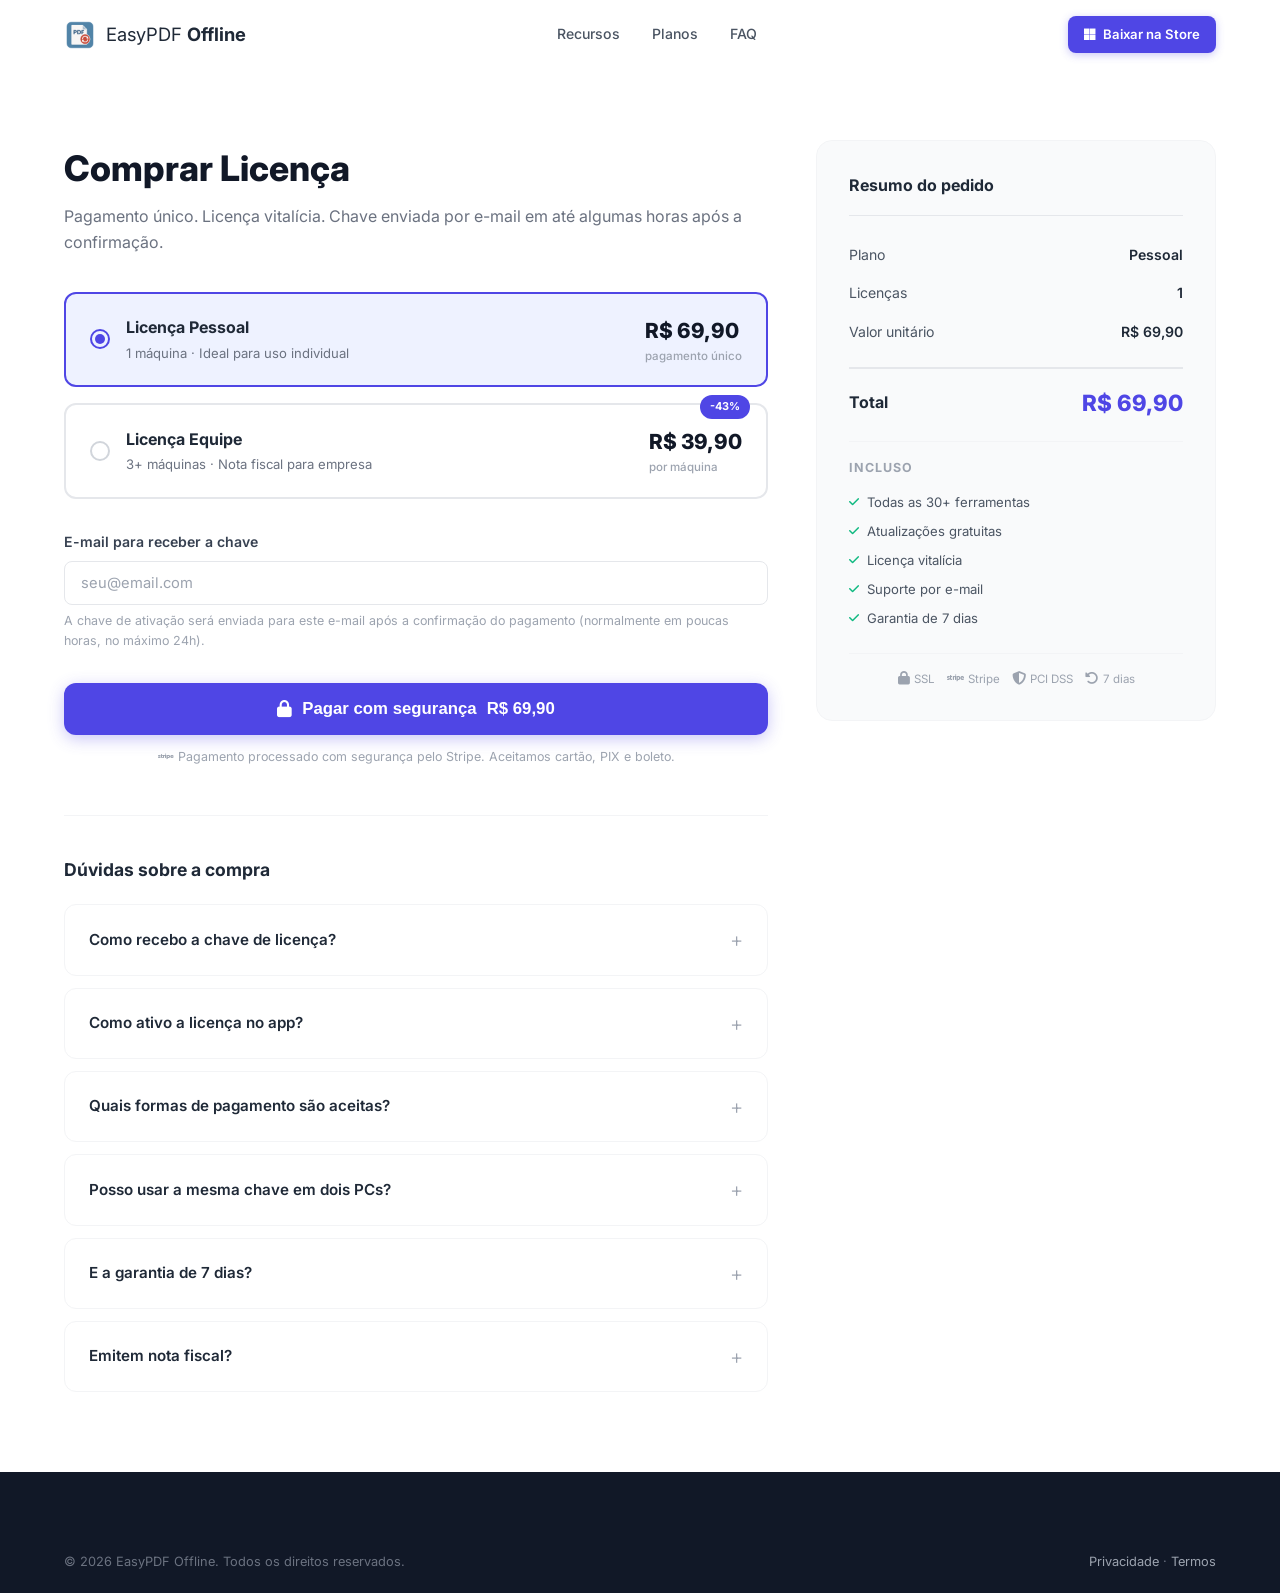
==== commit f5351ee1: "docs: ajustar prazo de entrega da chave para fluxo manual (ate 24h)" ====
--- a/buy.html
+++ b/buy.html
@@ -358,7 +358,7 @@
                 <!-- Main Content -->
                 <div class="buy-main">
                     <h1>Comprar Licença</h1>
-                    <p>Pagamento único. Licença vitalícia. Chave enviada por e-mail em segundos.</p>
+                    <p>Pagamento único. Licença vitalícia. Chave enviada por e-mail em até algumas horas após a confirmação.</p>
 
                     <!-- Plan Selection -->
                     <div class="plan-selector">
@@ -394,18 +394,17 @@
                     <div class="quantity-section" id="quantitySection">
                         <label>Quantidade de licenças</label>
                         <div class="quantity-control">
-                            <button class="qty-btn" onclick="changeQty(-1)">-</button>
                             <span class="qty-value" id="qtyValue">3</span>
-                            <button class="qty-btn" onclick="changeQty(1)">+</button>
+                            <span class="qty-note" style="margin:0;">licenças no pacote</span>
                         </div>
-                        <p class="qty-note">Mínimo de 3 licenças. Cada licença ativa uma máquina.</p>
+                        <p class="qty-note">Pacote de 3 licenças. Cada licença ativa uma máquina. Precisa de mais? Fale com suporte@easypdfoffline.com.</p>
                     </div>
 
                     <!-- Email -->
                     <div class="email-section">
                         <label for="email">E-mail para receber a chave</label>
                         <input type="email" id="email" class="email-input" placeholder="seu@email.com" required>
-                        <p class="email-note">A chave de ativação será enviada para este e-mail imediatamente após o pagamento.</p>
+                        <p class="email-note">A chave de ativação será enviada para este e-mail após a confirmação do pagamento (normalmente em poucas horas, no máximo 24h).</p>
                     </div>
 
                     <!-- Checkout Button -->
@@ -424,7 +423,7 @@
                         <div class="faq-grid">
                             <details class="faq-item">
                                 <summary>Como recebo a chave de licença?</summary>
-                                <p>Imediatamente após a confirmação do pagamento, você receberá um e-mail com sua chave de ativação no formato XXXX-XXXX-XXXX-XXXX. Para PIX/boleto, a entrega ocorre assim que o pagamento for compensado.</p>
+                                <p>Após a confirmação do pagamento, você receberá um e-mail com sua chave de ativação no formato XXXX-XXXX-XXXX-XXXX — normalmente em poucas horas (no máximo 24h úteis). Para PIX/boleto, o prazo conta a partir da compensação do pagamento.</p>
                             </details>
                             <details class="faq-item">
                                 <summary>Como ativo a licença no app?</summary>
@@ -510,12 +509,12 @@
             team: 39.90
         };
 
-        // TODO: Substitua pelos seus Stripe Payment Links reais
+        // Stripe Payment Links (produção)
+        // personal  = R$ 69,90  (1 licença)
+        // team_3    = R$ 119,70 (pacote de 3 licenças)
         const STRIPE_LINKS = {
-            personal: 'https://buy.stripe.com/SEU_LINK_PESSOAL',
-            team_3: 'https://buy.stripe.com/SEU_LINK_EQUIPE_3',
-            team_5: 'https://buy.stripe.com/SEU_LINK_EQUIPE_5',
-            team_10: 'https://buy.stripe.com/SEU_LINK_EQUIPE_10'
+            personal: 'https://buy.stripe.com/6oU7sL9Phg7K8H5fgX8AE00',
+            team_3: 'https://buy.stripe.com/bJe28raTlaNq0az1q78AE01'
         };
 
         function selectPlan(plan) {
@@ -526,12 +525,6 @@
             document.getElementById('planTeam').classList.toggle('selected', plan === 'team');
             document.getElementById('quantitySection').classList.toggle('visible', plan === 'team');
 
-            updateSummary();
-        }
-
-        function changeQty(delta) {
-            quantity = Math.max(3, Math.min(50, quantity + delta));
-            document.getElementById('qtyValue').textContent = quantity;
             updateSummary();
         }
 
@@ -560,16 +553,10 @@
                 return;
             }
 
-            // Determina o link do Stripe baseado no plano e quantidade
-            let stripeLink;
-            if (currentPlan === 'personal') {
-                stripeLink = STRIPE_LINKS.personal;
-            } else {
-                // Mapeia para o link mais próximo ou usa query param
-                if (quantity <= 3) stripeLink = STRIPE_LINKS.team_3;
-                else if (quantity <= 5) stripeLink = STRIPE_LINKS.team_5;
-                else stripeLink = STRIPE_LINKS.team_10;
-            }
+            // Determina o link do Stripe baseado no plano
+            const stripeLink = currentPlan === 'personal'
+                ? STRIPE_LINKS.personal
+                : STRIPE_LINKS.team_3;
 
             // Adiciona email como prefill do Stripe Checkout
             const separator = stripeLink.includes('?') ? '&' : '?';
--- a/styles.css
+++ b/styles.css
@@ -275,20 +275,29 @@
 }
 
 .app-mockup {
-    background: var(--gray-900);
+    background: #fff;
     border-radius: var(--radius-lg);
     overflow: hidden;
     box-shadow: var(--shadow-xl);
-    border: 1px solid var(--gray-700);
+    border: 1px solid var(--gray-200);
 }
 
 .mockup-titlebar {
     display: flex;
     align-items: center;
-    gap: 8px;
-    padding: 12px 16px;
-    background: var(--gray-800);
-    border-bottom: 1px solid var(--gray-700);
+    justify-content: space-between;
+    padding: 8px 12px;
+    background: #1e293b;
+}
+.titlebar-left {
+    display: flex;
+    align-items: center;
+    gap: 6px;
+}
+.titlebar-icon {
+    width: 14px;
+    height: 14px;
+    border-radius: 3px;
 }
 .titlebar-dots {
     display: flex;
@@ -298,102 +307,190 @@
     width: 10px;
     height: 10px;
     border-radius: 50%;
-    background: var(--gray-600);
 }
 .titlebar-dots span:first-child { background: #ef4444; }
 .titlebar-dots span:nth-child(2) { background: #f59e0b; }
 .titlebar-dots span:last-child { background: #10b981; }
 .titlebar-text {
-    font-size: 0.75rem;
-    color: var(--gray-400);
-    margin-left: 12px;
+    font-size: 0.68rem;
+    color: var(--gray-300);
 }
 
 .mockup-content {
     display: flex;
-    min-height: 240px;
-}
-
+    min-height: 300px;
+}
+
+/* Sidebar */
 .mockup-sidebar {
+    width: 150px;
+    padding: 12px 0;
+    background: #1e293b;
     display: flex;
     flex-direction: column;
-    gap: 4px;
-    padding: 12px 8px;
-    background: rgba(255,255,255,0.03);
-    border-right: 1px solid var(--gray-700);
+    gap: 1px;
+    flex-shrink: 0;
+}
+.sidebar-brand {
+    font-size: 0.62rem;
+    font-weight: 700;
+    color: #fff;
+    padding: 4px 12px 10px;
+}
+.sidebar-section {
+    font-size: 0.5rem;
+    font-weight: 700;
+    letter-spacing: 0.5px;
+    color: rgba(255,255,255,0.35);
+    padding: 10px 12px 4px;
 }
 .sidebar-item {
-    width: 36px;
-    height: 36px;
-    display: flex;
-    align-items: center;
-    justify-content: center;
-    border-radius: var(--radius-sm);
-    color: var(--gray-400);
-    font-size: 0.85rem;
+    display: flex;
+    align-items: center;
+    gap: 7px;
+    padding: 6px 12px;
+    font-size: 0.6rem;
+    color: rgba(255,255,255,0.6);
+    border-radius: 0;
+    transition: all 0.15s ease;
 }
 .sidebar-item.active {
     background: var(--primary);
     color: #fff;
-}
-
+    border-radius: 6px;
+    margin: 0 6px;
+    padding: 6px 8px;
+}
+.sidebar-item i {
+    font-size: 0.55rem;
+    width: 14px;
+    text-align: center;
+}
+
+/* Main area */
 .mockup-main {
     flex: 1;
-    padding: 24px;
+    padding: 12px 16px;
     display: flex;
     flex-direction: column;
+    gap: 10px;
+    background: #f8fafc;
+}
+
+.mockup-status-bar {
+    display: flex;
+    gap: 14px;
+    padding-bottom: 8px;
+    border-bottom: 1px solid var(--gray-100);
+}
+.status-item {
+    font-size: 0.55rem;
+    color: var(--gray-400);
+    display: flex;
+    align-items: center;
+    gap: 3px;
+}
+.status-item.status-active {
+    color: var(--success);
+}
+.status-item i { font-size: 0.5rem; }
+
+.mockup-hero-area h4 {
+    font-size: 0.78rem;
+    font-weight: 700;
+    color: var(--gray-900);
+    margin-bottom: 2px;
+}
+.mockup-hero-area p {
+    font-size: 0.55rem;
+    color: var(--gray-500);
+    margin-bottom: 8px;
+}
+.mockup-buttons {
+    display: flex;
+    gap: 6px;
+}
+.mock-btn-primary, .mock-btn-outline {
+    font-size: 0.55rem;
+    font-weight: 600;
+    padding: 5px 10px;
+    border-radius: 5px;
+    display: flex;
+    align-items: center;
+    gap: 4px;
+}
+.mock-btn-primary {
+    background: var(--primary);
+    color: #fff;
+}
+.mock-btn-outline {
+    border: 1px solid var(--gray-200);
+    color: var(--gray-600);
+    background: #fff;
+}
+
+.mockup-shortcuts-label {
+    font-size: 0.52rem;
+    font-weight: 700;
+    letter-spacing: 0.5px;
+    color: var(--gray-400);
+    margin-top: 4px;
+}
+
+.mockup-shortcuts {
+    display: grid;
+    grid-template-columns: repeat(3, 1fr);
+    gap: 6px;
+}
+.shortcut-card {
+    background: #fff;
+    border: 1px solid var(--gray-100);
+    border-radius: 6px;
+    padding: 8px;
+    display: flex;
+    flex-direction: column;
+    gap: 4px;
+}
+.shortcut-icon {
+    width: 22px;
+    height: 22px;
+    border-radius: 5px;
+    background: var(--primary-bg);
+    color: var(--primary);
+    display: flex;
+    align-items: center;
     justify-content: center;
-    gap: 16px;
-}
-
-.mockup-card {
-    display: flex;
-    align-items: center;
-    gap: 10px;
-    padding: 12px 16px;
-    background: rgba(255,255,255,0.05);
-    border-radius: var(--radius-sm);
-    border: 1px solid var(--gray-700);
-}
-.mockup-card i {
-    color: #ef4444;
-    font-size: 1.2rem;
-}
-.mockup-card span {
-    color: var(--gray-300);
-    font-size: 0.85rem;
-}
-.mockup-size {
-    margin-left: auto;
-    color: var(--gray-500) !important;
-    font-size: 0.75rem !important;
-}
-
-.mockup-progress {
-    height: 6px;
-    background: var(--gray-700);
-    border-radius: 100px;
-    overflow: hidden;
-}
-.mockup-progress-bar {
-    height: 100%;
-    width: 87%;
-    background: linear-gradient(90deg, var(--primary), var(--accent));
-    border-radius: 100px;
-    animation: progress 2s ease-in-out infinite;
-}
-@keyframes progress {
-    0%, 100% { width: 87%; }
-    50% { width: 92%; }
-}
-
-.mockup-result {
-    display: flex;
-    align-items: center;
-    gap: 8px;
+    font-size: 0.55rem;
+}
+.shortcut-name {
+    font-size: 0.58rem;
+    font-weight: 600;
+    color: var(--gray-800);
+}
+.shortcut-meta {
+    font-size: 0.48rem;
+    color: var(--gray-400);
+}
+
+.mockup-footer-bar {
+    display: flex;
+    align-items: center;
+    gap: 6px;
+    padding: 8px 10px;
+    background: #ecfdf5;
+    border-radius: 6px;
+    margin-top: auto;
+}
+.mockup-footer-bar i {
     color: var(--success);
-    font-size: 0.88rem;
-    font-weight: 600;
+    font-size: 0.7rem;
+}
+.mockup-footer-bar span {
+    font-size: 0.52rem;
+    color: var(--gray-600);
+}
+.mockup-footer-bar strong {
+    color: var(--gray-800);
 }
 
 /* Floating badges */
